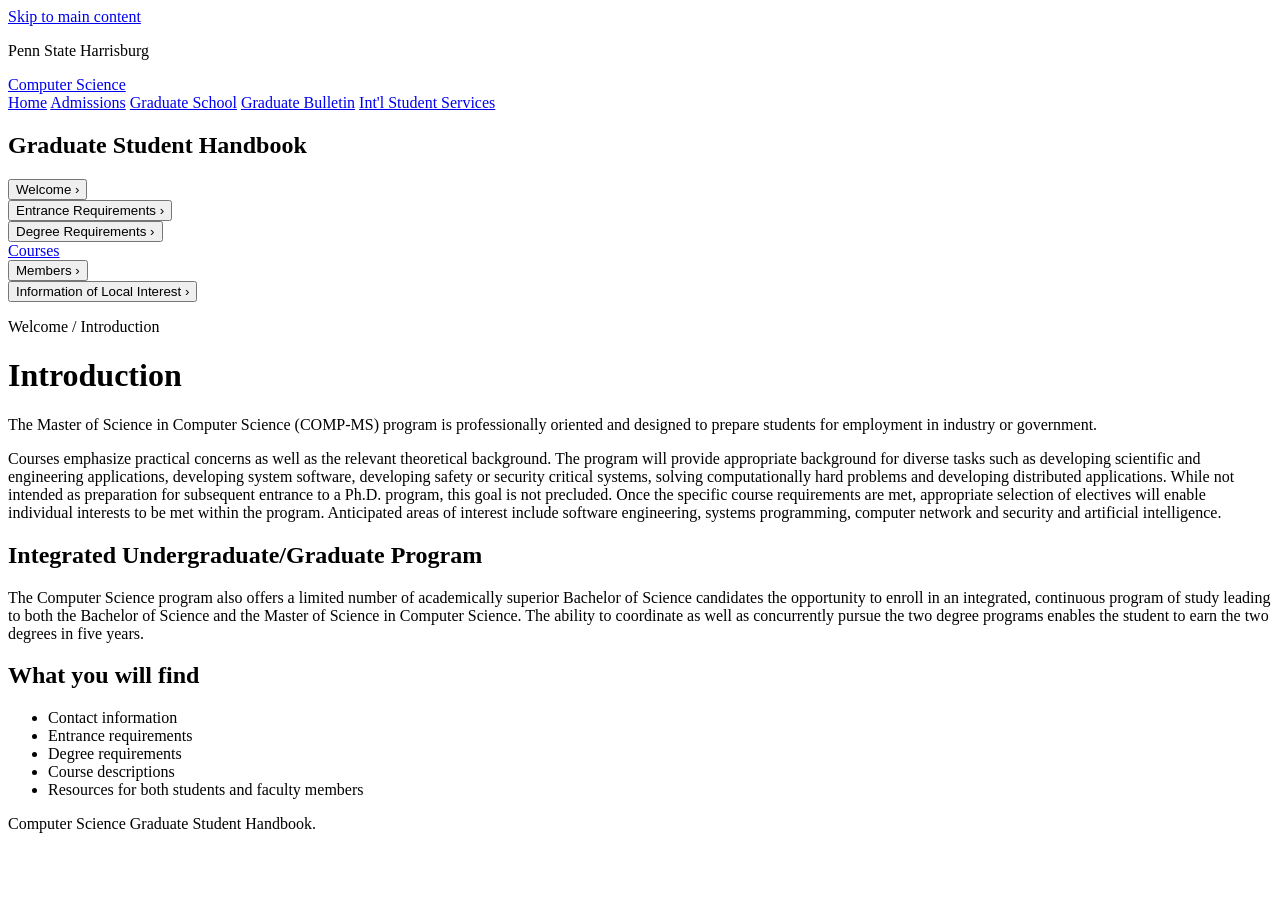
==== index.html @ f22c4641 "Add files via upload" ====
<!DOCTYPE html>
<html lang="en">
<head>
  <meta charset="UTF-8" />
  <meta name="viewport" content="width=device-width, initial-scale=1.0" />
  <title>Computer Science Graduate Student Handbook | Introduction</title>
  <link rel="stylesheet" href="style.css" />
  <script defer src="accordion.js"></script>
</head>
<body data-page="index.html">
  <a class="skip-link" href="#main-content">Skip to main content</a>

  <header class="site-header">
    <div class="header-inner">
      <div class="site-branding">
        <p class="eyebrow">Penn State Harrisburg</p>
        <a class="site-title" href="index.html">Computer Science</a>
      </div>
      <nav class="top-nav" aria-label="Top menu">
        <a href="index.html">Home</a>
        <a href="https://harrisburg.psu.edu/admissions/graduate-admissions">Admissions</a>
        <a href="https://gradschool.psu.edu/">Graduate School</a>
        <a href="https://bulletins.psu.edu/graduate/">Graduate Bulletin</a>
        <a href="https://harrisburg.psu.edu/global/international-students">Int'l Student Services</a>
      </nav>
    </div>
  </header>

  <div class="layout">
    <aside class="sidebar" aria-label="Graduate handbook navigation">
      <div class="sidebar-card">
        <div class="sidebar-header">
          <h2>Graduate Student Handbook</h2>
        </div>
        <nav class="sidebar-nav" aria-label="Sidebar navigation">
          <div class="accordion-section" data-section="welcome">
            <button class="accordion-button" aria-expanded="false" aria-controls="panel-welcome">
              <span class="accordion-label">Welcome</span>
              <span class="chevron">›</span>
            </button>
            <div class="accordion-panel" id="panel-welcome" hidden>
              <a href="index.html">Introduction</a>
              <a href="contact.html">Contact Information</a>
            </div>
          </div>

          <div class="accordion-section" data-section="entrance-requirements">
            <button class="accordion-button" aria-expanded="false" aria-controls="panel-entrance">
              <span class="accordion-label">Entrance Requirements</span>
              <span class="chevron">›</span>
            </button>
            <div class="accordion-panel" id="panel-entrance" hidden>
              <a href="entrance-ms.html">MS Program</a>
              <a href="entrance-iug.html">IUG</a>
            </div>
          </div>

          <div class="accordion-section" data-section="degree-requirements">
            <button class="accordion-button" aria-expanded="false" aria-controls="panel-degree">
              <span class="accordion-label">Degree Requirements</span>
              <span class="chevron">›</span>
            </button>
            <div class="accordion-panel" id="panel-degree" hidden>
              <a href="degree-ms.html">MS Program</a>
              <a href="degree-iug.html">IUG</a>
            </div>
          </div>

          <a class="sidebar-link" href="courses.html">Courses</a>

          <div class="accordion-section" data-section="members">
            <button class="accordion-button" aria-expanded="false" aria-controls="panel-members">
              <span class="accordion-label">Members</span>
              <span class="chevron">›</span>
            </button>
            <div class="accordion-panel" id="panel-members" hidden>
              <a href="students.html">Students</a>
              <a href="faculty.html">Faculty</a>
            </div>
          </div>

          <div class="accordion-section" data-section="local-interest">
            <button class="accordion-button" aria-expanded="false" aria-controls="panel-local-interest">
              <span class="accordion-label">Information of Local Interest</span>
              <span class="chevron">›</span>
            </button>
            <div class="accordion-panel" id="panel-local-interest" hidden>
              <a href="faq.html">FAQ</a>
              <a href="todolist.html">To Do List for New Students</a>
              <a href="sunlab-guide.html">SUN Lab Usage Guide</a>
              <a href="ethical-use.html">Ethical Uses of Computing Resources</a>
              <a href="https://www.registrar.psu.edu/academic-calendars/">Academic Calendar<span class="external-indicator">↗</span></a>
              <a href="https://www.facebook.com/pennstateharrisburg/">Facebook<span class="external-indicator">↗</span></a>
              <a href="https://www.instagram.com/pennstateharrisburg/">Instagram<span class="external-indicator">↗</span></a>
              <a href="https://www.linkedin.com/school/penn-state-harrisburg">LinkedIn<span class="external-indicator">↗</span></a>
              <a href="https://www.youtube.com/PennStateHarrisburg">Youtube<span class="external-indicator">↗</span></a>
            </div>
          </div>
        </nav>
      </div>
    </aside>

    <main id="main-content" class="content">
      <div class="page-card">
        <p class="breadcrumb">Welcome / Introduction</p>
        <h1>Introduction</h1>
        <p class="lead">The Master of Science in Computer Science (COMP-MS) program is professionally oriented and designed to prepare students for employment in industry or government.</p>

        <section>
          <p>Courses emphasize practical concerns as well as the relevant theoretical background. The program will provide appropriate background for diverse tasks such as developing scientific and engineering applications, developing system software, developing safety or security critical systems, solving computationally hard problems and developing distributed applications. While not intended as preparation for subsequent entrance to a Ph.D. program, this goal is not precluded. Once the specific course requirements are met, appropriate selection of electives will enable individual interests to be met within the program. Anticipated areas of interest include software engineering, systems programming, computer network and security and artificial intelligence.</p>
        </section>

        <section>
          <h2>Integrated Undergraduate/Graduate Program</h2>
          <p>The Computer Science program also offers a limited number of academically superior Bachelor of Science candidates the opportunity to enroll in an integrated, continuous program of study leading to both the Bachelor of Science and the Master of Science in Computer Science. The ability to coordinate as well as concurrently pursue the two degree programs enables the student to earn the two degrees in five years.</p>
        </section>

        <section>
          <h2>What you will find</h2>
          <ul>
            <li>Contact information</li>
            <li>Entrance requirements</li>
            <li>Degree requirements</li>
            <li>Course descriptions</li>
            <li>Resources for both students and faculty members</li>
          </ul>
        </section>
      </div>
    </main>
  </div>

  <footer class="site-footer">
    <p>Computer Science Graduate Student Handbook.</p>
  </footer>
</body>
</html>
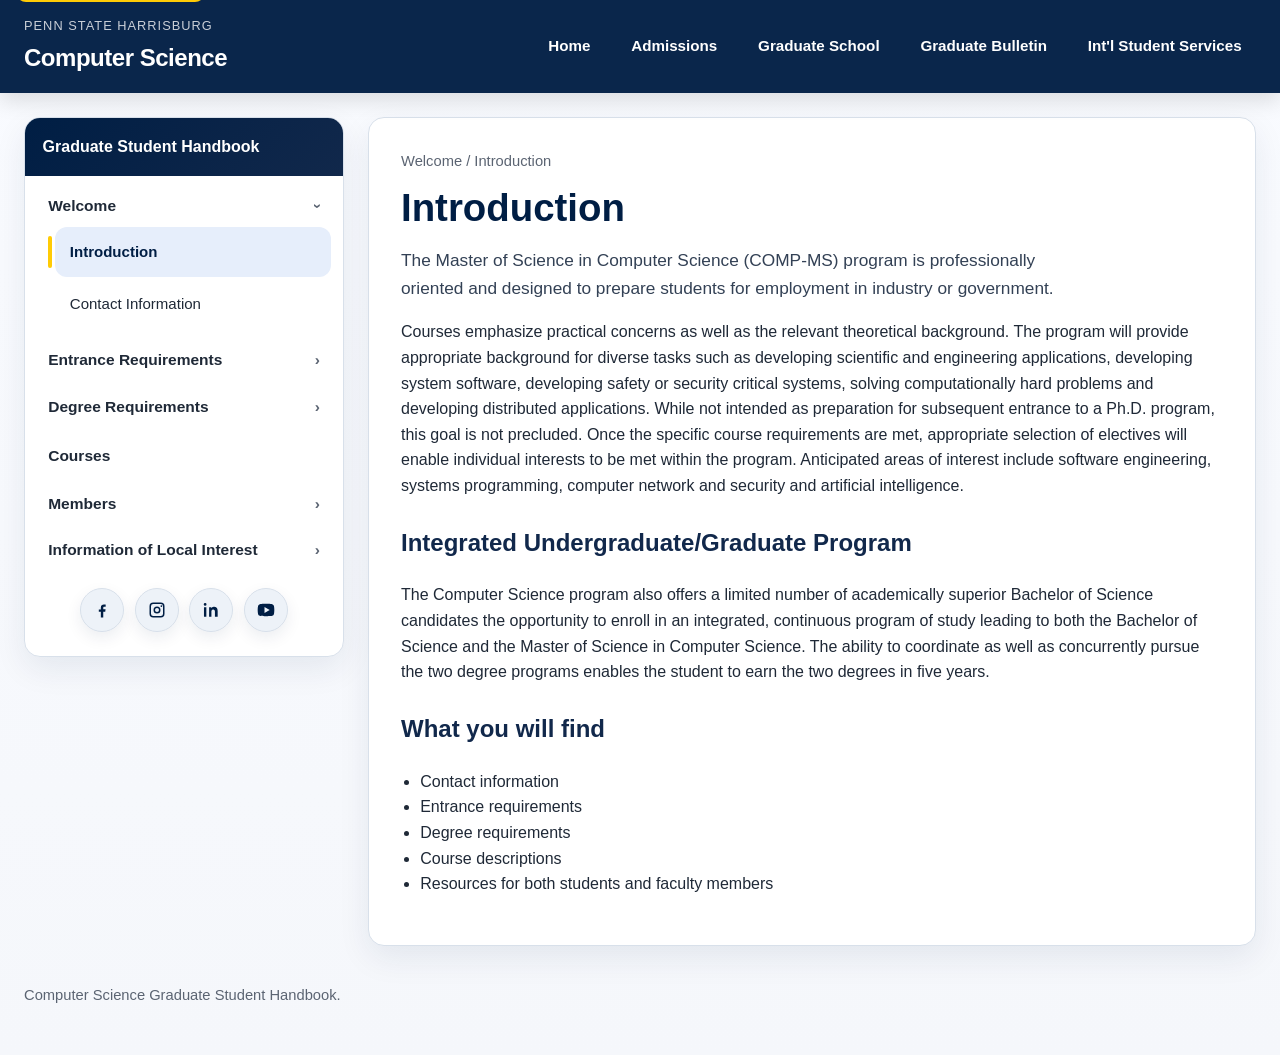
==== commit 61ae050a: "using social media icons" ====
--- a/index.html
+++ b/index.html
@@ -1,136 +1,125 @@
 <!DOCTYPE html>
+
 <html lang="en">
-<head>
-  <meta charset="UTF-8" />
-  <meta name="viewport" content="width=device-width, initial-scale=1.0" />
-  <title>Computer Science Graduate Student Handbook | Introduction</title>
-  <link rel="stylesheet" href="style.css" />
-  <script defer src="accordion.js"></script>
-</head>
-<body data-page="index.html">
-  <a class="skip-link" href="#main-content">Skip to main content</a>
+  <head>
+    <meta charset="utf-8"/>
+    <meta content="width=device-width, initial-scale=1.0" name="viewport"/>
+    <title>Computer Science Graduate Student Handbook | Introduction</title>
+    <link href="style.css" rel="stylesheet"/>
+    <script defer="" src="accordion.js"></script>
+  </head>
+  <body data-page="index.html">
+    <a class="skip-link" href="#main-content">Skip to main content</a>
+    <header class="site-header">
+      <div class="header-inner">
+	<div class="site-branding">
+	  <p class="eyebrow">Penn State Harrisburg</p>
+	  <a class="site-title" href="index.html">Computer Science</a>
+	</div>
+	<nav aria-label="Top menu" class="top-nav">
+	  <a href="index.html">Home</a>
+	  <a href="https://harrisburg.psu.edu/admissions/graduate-admissions">Admissions</a>
+	  <a href="https://gradschool.psu.edu/">Graduate School</a>
+	  <a href="https://bulletins.psu.edu/graduate/">Graduate Bulletin</a>
+	  <a href="https://harrisburg.psu.edu/global/international-students">Int'l Student Services</a>
+	</nav>
+      </div>
+    </header>
+    <div class="layout">
+      <aside aria-label="Graduate handbook navigation" class="sidebar">
+	<div class="sidebar-card">
+	  <div class="sidebar-header">
+	    <h2>Graduate Student Handbook</h2>
+	  </div>
+	  <nav aria-label="Sidebar navigation" class="sidebar-nav">
+	    <div class="accordion-section" data-section="welcome">
+	      <button aria-controls="panel-welcome" aria-expanded="false" class="accordion-button">
+		<span class="accordion-label">Welcome</span>
+		<span class="chevron">›</span>
+	      </button>
+	      <div class="accordion-panel" hidden="" id="panel-welcome">
+		<a href="index.html">Introduction</a>
+		<a href="contact.html">Contact Information</a>
+	      </div>
+	    </div>
+	    <div class="accordion-section" data-section="entrance-requirements">
+	      <button aria-controls="panel-entrance" aria-expanded="false" class="accordion-button">
+		<span class="accordion-label">Entrance Requirements</span>
+		<span class="chevron">›</span>
+	      </button>
+	      <div class="accordion-panel" hidden="" id="panel-entrance">
+		<a href="entrance-ms.html">MS Program</a>
+		<a href="entrance-iug.html">IUG</a>
+	      </div>
+	    </div>
+	    <div class="accordion-section" data-section="degree-requirements">
+	      <button aria-controls="panel-degree" aria-expanded="false" class="accordion-button">
+		<span class="accordion-label">Degree Requirements</span>
+		<span class="chevron">›</span>
+	      </button>
+	      <div class="accordion-panel" hidden="" id="panel-degree">
+		<a href="degree-ms.html">MS Program</a>
+		<a href="degree-iug.html">IUG</a>
+	      </div>
+	    </div>
+	    <a class="sidebar-link" href="courses.html">Courses</a>
+	    <div class="accordion-section" data-section="members">
+	      <button aria-controls="panel-members" aria-expanded="false" class="accordion-button">
+		<span class="accordion-label">Members</span>
+		<span class="chevron">›</span>
+	      </button>
+	      <div class="accordion-panel" hidden="" id="panel-members">
+		<a href="students.html">Students</a>
+		<a href="faculty.html">Faculty</a>
+	      </div>
+	    </div>
+	    <div class="accordion-section" data-section="local-interest">
+	      <button aria-controls="panel-local-interest" aria-expanded="false" class="accordion-button">
+		<span class="accordion-label">Information of Local Interest</span>
+		<span class="chevron">›</span>
+	      </button>
+	      <div class="accordion-panel" hidden="" id="panel-local-interest">
+		<a href="faq.html">FAQ</a>
+		<a href="todolist.html">To Do List for New Students</a>
+		<a href="sunlab-guide.html">SUN Lab Usage Guide</a>
+		<a href="ethical-use.html">Ethical Uses of Computing Resources</a>
+		<a href="https://www.registrar.psu.edu/academic-calendars/">Academic Calendar<span class="external-indicator">↗</span></a>
 
-  <header class="site-header">
-    <div class="header-inner">
-      <div class="site-branding">
-        <p class="eyebrow">Penn State Harrisburg</p>
-        <a class="site-title" href="index.html">Computer Science</a>
-      </div>
-      <nav class="top-nav" aria-label="Top menu">
-        <a href="index.html">Home</a>
-        <a href="https://harrisburg.psu.edu/admissions/graduate-admissions">Admissions</a>
-        <a href="https://gradschool.psu.edu/">Graduate School</a>
-        <a href="https://bulletins.psu.edu/graduate/">Graduate Bulletin</a>
-        <a href="https://harrisburg.psu.edu/global/international-students">Int'l Student Services</a>
-      </nav>
+
+
+
+	      </div>
+	    </div><div aria-label="Social media links" class="sidebar-social-row"><a aria-label="Facebook" class="social-icon-link" href="https://www.facebook.com/pennstateharrisburg/" title="Facebook"><svg aria-hidden="true" viewbox="0 0 24 24"><path d="M13.5 21v-7h2.4l.36-2.8H13.5V9.41c0-.81.23-1.36 1.39-1.36H16.4V5.54c-.26-.03-1.14-.1-2.17-.1-2.15 0-3.63 1.31-3.63 3.73v2.08H8.16V14h2.44v7h2.9Z"></path></svg><span class="sr-only">Facebook</span></a><a aria-label="Instagram" class="social-icon-link" href="https://www.instagram.com/pennstateharrisburg/" title="Instagram"><svg aria-hidden="true" viewbox="0 0 24 24"><path d="M7.5 3h9A4.5 4.5 0 0 1 21 7.5v9a4.5 4.5 0 0 1-4.5 4.5h-9A4.5 4.5 0 0 1 3 16.5v-9A4.5 4.5 0 0 1 7.5 3Zm0 1.8A2.7 2.7 0 0 0 4.8 7.5v9a2.7 2.7 0 0 0 2.7 2.7h9a2.7 2.7 0 0 0 2.7-2.7v-9a2.7 2.7 0 0 0-2.7-2.7h-9Zm9.75 1.35a1.05 1.05 0 1 1 0 2.1 1.05 1.05 0 0 1 0-2.1ZM12 7.8A4.2 4.2 0 1 1 7.8 12 4.2 4.2 0 0 1 12 7.8Zm0 1.8A2.4 2.4 0 1 0 14.4 12 2.4 2.4 0 0 0 12 9.6Z"></path></svg><span class="sr-only">Instagram</span></a><a aria-label="LinkedIn" class="social-icon-link" href="https://www.linkedin.com/school/penn-state-harrisburg" title="LinkedIn"><svg aria-hidden="true" viewbox="0 0 24 24"><path d="M6.43 8.78H3.56V20h2.87V8.78Zm.19-3.47A1.66 1.66 0 0 0 4.94 3.6a1.67 1.67 0 1 0 0 3.34 1.66 1.66 0 0 0 1.68-1.63ZM20 13.08c0-3.38-1.8-4.95-4.21-4.95A3.65 3.65 0 0 0 12.5 9.9V8.78H9.75c.04.74 0 11.22 0 11.22h2.75v-6.26c0-.34.03-.68.13-.92a2.18 2.18 0 0 1 2.05-1.46c1.45 0 2.03 1.1 2.03 2.72V20H20v-6.92Z"></path></svg><span class="sr-only">LinkedIn</span></a><a aria-label="YouTube" class="social-icon-link" href="https://www.youtube.com/PennStateHarrisburg" title="YouTube"><svg aria-hidden="true" viewbox="0 0 24 24"><path d="M21.58 7.19a2.98 2.98 0 0 0-2.1-2.11C17.63 4.6 12 4.6 12 4.6s-5.63 0-7.48.48A2.98 2.98 0 0 0 2.42 7.2 31.3 31.3 0 0 0 2 12a31.3 31.3 0 0 0 .42 4.81 2.98 2.98 0 0 0 2.1 2.11c1.85.48 7.48.48 7.48.48s5.63 0 7.48-.48a2.98 2.98 0 0 0 2.1-2.11A31.3 31.3 0 0 0 22 12a31.3 31.3 0 0 0-.42-4.81ZM10.2 15.61V8.39L16.45 12 10.2 15.61Z"></path></svg><span class="sr-only">YouTube</span></a></div>
+	  </nav>
+	</div>
+      </aside>
+      <main class="content" id="main-content">
+	<div class="page-card">
+	  <p class="breadcrumb">Welcome / Introduction</p>
+	  <h1>Introduction</h1>
+	  <p class="lead">The Master of Science in Computer Science (COMP-MS) program is professionally oriented and designed to prepare students for employment in industry or government.</p>
+	  <section>
+	    <p>Courses emphasize practical concerns as well as the relevant theoretical background. The program will provide appropriate background for diverse tasks such as developing scientific and engineering applications, developing system software, developing safety or security critical systems, solving computationally hard problems and developing distributed applications. While not intended as preparation for subsequent entrance to a Ph.D. program, this goal is not precluded. Once the specific course requirements are met, appropriate selection of electives will enable individual interests to be met within the program. Anticipated areas of interest include software engineering, systems programming, computer network and security and artificial intelligence.</p>
+	  </section>
+	  <section>
+	    <h2>Integrated Undergraduate/Graduate Program</h2>
+	    <p>The Computer Science program also offers a limited number of academically superior Bachelor of Science candidates the opportunity to enroll in an integrated, continuous program of study leading to both the Bachelor of Science and the Master of Science in Computer Science. The ability to coordinate as well as concurrently pursue the two degree programs enables the student to earn the two degrees in five years.</p>
+	  </section>
+	  <section>
+	    <h2>What you will find</h2>
+	    <ul>
+	      <li>Contact information</li>
+	      <li>Entrance requirements</li>
+	      <li>Degree requirements</li>
+	      <li>Course descriptions</li>
+	      <li>Resources for both students and faculty members</li>
+	    </ul>
+	  </section>
+	</div>
+      </main>
     </div>
-  </header>
-
-  <div class="layout">
-    <aside class="sidebar" aria-label="Graduate handbook navigation">
-      <div class="sidebar-card">
-        <div class="sidebar-header">
-          <h2>Graduate Student Handbook</h2>
-        </div>
-        <nav class="sidebar-nav" aria-label="Sidebar navigation">
-          <div class="accordion-section" data-section="welcome">
-            <button class="accordion-button" aria-expanded="false" aria-controls="panel-welcome">
-              <span class="accordion-label">Welcome</span>
-              <span class="chevron">›</span>
-            </button>
-            <div class="accordion-panel" id="panel-welcome" hidden>
-              <a href="index.html">Introduction</a>
-              <a href="contact.html">Contact Information</a>
-            </div>
-          </div>
-
-          <div class="accordion-section" data-section="entrance-requirements">
-            <button class="accordion-button" aria-expanded="false" aria-controls="panel-entrance">
-              <span class="accordion-label">Entrance Requirements</span>
-              <span class="chevron">›</span>
-            </button>
-            <div class="accordion-panel" id="panel-entrance" hidden>
-              <a href="entrance-ms.html">MS Program</a>
-              <a href="entrance-iug.html">IUG</a>
-            </div>
-          </div>
-
-          <div class="accordion-section" data-section="degree-requirements">
-            <button class="accordion-button" aria-expanded="false" aria-controls="panel-degree">
-              <span class="accordion-label">Degree Requirements</span>
-              <span class="chevron">›</span>
-            </button>
-            <div class="accordion-panel" id="panel-degree" hidden>
-              <a href="degree-ms.html">MS Program</a>
-              <a href="degree-iug.html">IUG</a>
-            </div>
-          </div>
-
-          <a class="sidebar-link" href="courses.html">Courses</a>
-
-          <div class="accordion-section" data-section="members">
-            <button class="accordion-button" aria-expanded="false" aria-controls="panel-members">
-              <span class="accordion-label">Members</span>
-              <span class="chevron">›</span>
-            </button>
-            <div class="accordion-panel" id="panel-members" hidden>
-              <a href="students.html">Students</a>
-              <a href="faculty.html">Faculty</a>
-            </div>
-          </div>
-
-          <div class="accordion-section" data-section="local-interest">
-            <button class="accordion-button" aria-expanded="false" aria-controls="panel-local-interest">
-              <span class="accordion-label">Information of Local Interest</span>
-              <span class="chevron">›</span>
-            </button>
-            <div class="accordion-panel" id="panel-local-interest" hidden>
-              <a href="faq.html">FAQ</a>
-              <a href="todolist.html">To Do List for New Students</a>
-              <a href="sunlab-guide.html">SUN Lab Usage Guide</a>
-              <a href="ethical-use.html">Ethical Uses of Computing Resources</a>
-              <a href="https://www.registrar.psu.edu/academic-calendars/">Academic Calendar<span class="external-indicator">↗</span></a>
-              <a href="https://www.facebook.com/pennstateharrisburg/">Facebook<span class="external-indicator">↗</span></a>
-              <a href="https://www.instagram.com/pennstateharrisburg/">Instagram<span class="external-indicator">↗</span></a>
-              <a href="https://www.linkedin.com/school/penn-state-harrisburg">LinkedIn<span class="external-indicator">↗</span></a>
-              <a href="https://www.youtube.com/PennStateHarrisburg">Youtube<span class="external-indicator">↗</span></a>
-            </div>
-          </div>
-        </nav>
-      </div>
-    </aside>
-
-    <main id="main-content" class="content">
-      <div class="page-card">
-        <p class="breadcrumb">Welcome / Introduction</p>
-        <h1>Introduction</h1>
-        <p class="lead">The Master of Science in Computer Science (COMP-MS) program is professionally oriented and designed to prepare students for employment in industry or government.</p>
-
-        <section>
-          <p>Courses emphasize practical concerns as well as the relevant theoretical background. The program will provide appropriate background for diverse tasks such as developing scientific and engineering applications, developing system software, developing safety or security critical systems, solving computationally hard problems and developing distributed applications. While not intended as preparation for subsequent entrance to a Ph.D. program, this goal is not precluded. Once the specific course requirements are met, appropriate selection of electives will enable individual interests to be met within the program. Anticipated areas of interest include software engineering, systems programming, computer network and security and artificial intelligence.</p>
-        </section>
-
-        <section>
-          <h2>Integrated Undergraduate/Graduate Program</h2>
-          <p>The Computer Science program also offers a limited number of academically superior Bachelor of Science candidates the opportunity to enroll in an integrated, continuous program of study leading to both the Bachelor of Science and the Master of Science in Computer Science. The ability to coordinate as well as concurrently pursue the two degree programs enables the student to earn the two degrees in five years.</p>
-        </section>
-
-        <section>
-          <h2>What you will find</h2>
-          <ul>
-            <li>Contact information</li>
-            <li>Entrance requirements</li>
-            <li>Degree requirements</li>
-            <li>Course descriptions</li>
-            <li>Resources for both students and faculty members</li>
-          </ul>
-        </section>
-      </div>
-    </main>
-  </div>
-
-  <footer class="site-footer">
-    <p>Computer Science Graduate Student Handbook.</p>
-  </footer>
-</body>
+    <footer class="site-footer">
+      <p>Computer Science Graduate Student Handbook.</p>
+    </footer>
+  </body>
 </html>
--- a/style.css
+++ b/style.css
@@ -0,0 +1,599 @@
+:root {
+  --psu-blue: #001e44;
+  --psu-blue-2: #1f4a8a;
+  --psu-navy: #11284b;
+  --psu-gold: #ffcb05;
+  --bg: #f5f7fb;
+  --surface: #ffffff;
+  --surface-2: #edf2f8;
+  --border: #d8e0ea;
+  --text: #1f2937;
+  --muted: #5b6472;
+  --shadow: 0 12px 32px rgba(17, 40, 75, 0.08);
+  --radius: 16px;
+  --sidebar-width: 320px;
+  --content-max: 960px;
+}
+
+* {
+  box-sizing: border-box;
+}
+
+html {
+  scroll-behavior: smooth;
+}
+
+body {
+  margin: 0;
+  font-family: Inter, Arial, Helvetica, sans-serif;
+  color: var(--text);
+  background: linear-gradient(180deg, #f9fbff 0%, var(--bg) 100%);
+  line-height: 1.6;
+}
+
+img {
+  max-width: 100%;
+}
+
+a {
+  color: var(--psu-blue-2);
+  text-decoration: none;
+}
+
+a:hover {
+  text-decoration: underline;
+}
+
+button,
+a {
+  transition: background 0.2s ease, color 0.2s ease, transform 0.2s ease;
+}
+
+:focus-visible {
+  outline: 3px solid var(--psu-gold);
+  outline-offset: 3px;
+}
+
+.skip-link {
+  position: absolute;
+  left: 1rem;
+  top: -3rem;
+  background: var(--psu-gold);
+  color: #111827;
+  padding: 0.75rem 1rem;
+  border-radius: 10px;
+  font-weight: 700;
+  z-index: 1000;
+}
+
+.skip-link:focus {
+  top: 1rem;
+}
+
+.site-header {
+  position: sticky;
+  top: 0;
+  z-index: 100;
+  background: rgba(0, 30, 68, 0.96);
+  color: #fff;
+  backdrop-filter: blur(10px);
+  box-shadow: 0 8px 20px rgba(0, 0, 0, 0.12);
+}
+
+.header-inner {
+  max-width: 1440px;
+  margin: 0 auto;
+  padding: 1rem 1.5rem;
+  display: flex;
+  align-items: center;
+  justify-content: space-between;
+  gap: 1.5rem;
+}
+
+.site-branding {
+  min-width: 240px;
+}
+
+.eyebrow {
+  margin: 0 0 0.15rem;
+  font-size: 0.8rem;
+  letter-spacing: 0.08em;
+  text-transform: uppercase;
+  color: rgba(255, 255, 255, 0.78);
+}
+
+.site-title {
+  display: inline-block;
+  color: #fff;
+  font-size: 1.5rem;
+  font-weight: 800;
+  letter-spacing: -0.02em;
+}
+
+.site-title:hover {
+  text-decoration: none;
+}
+
+.top-nav {
+  display: flex;
+  align-items: center;
+  justify-content: flex-end;
+  flex-wrap: wrap;
+  gap: 0.75rem;
+}
+
+.top-nav a {
+  color: #fff;
+  padding: 0.6rem 0.9rem;
+  border-radius: 999px;
+  font-weight: 600;
+  font-size: 0.95rem;
+}
+
+.top-nav a:hover,
+.top-nav a:focus-visible {
+  text-decoration: none;
+  background: rgba(255, 255, 255, 0.12);
+}
+
+.layout {
+  max-width: 1440px;
+  margin: 0 auto;
+  padding: 1.5rem;
+  display: grid;
+  grid-template-columns: minmax(260px, var(--sidebar-width)) minmax(0, 1fr);
+  gap: 1.5rem;
+  align-items: start;
+}
+
+.sidebar {
+  position: sticky;
+  top: 98px;
+}
+
+.sidebar-card,
+.page-card {
+  background: var(--surface);
+  border: 1px solid var(--border);
+  border-radius: var(--radius);
+  box-shadow: var(--shadow);
+}
+
+.sidebar-card {
+  overflow: hidden;
+}
+
+.sidebar-header {
+  padding: 1rem 1.1rem;
+  background: linear-gradient(135deg, var(--psu-blue) 0%, var(--psu-navy) 100%);
+  color: #fff;
+}
+
+.sidebar-header h2 {
+  margin: 0;
+  font-size: 1rem;
+}
+
+.sidebar-header p {
+  margin: 0.35rem 0 0;
+  color: rgba(255, 255, 255, 0.8);
+  font-size: 0.9rem;
+}
+
+.sidebar-nav {
+  padding: 0.5rem;
+}
+
+.sidebar-link,
+.accordion-button,
+.accordion-panel a {
+  width: 100%;
+  display: flex;
+  align-items: center;
+  justify-content: space-between;
+  gap: 0.75rem;
+  padding: 0.8rem 0.95rem;
+  border-radius: 12px;
+  color: var(--text);
+  font-weight: 600;
+  font-size: 0.97rem;
+}
+
+.sidebar-link:hover,
+.accordion-button:hover,
+.accordion-panel a:hover,
+.sidebar-link:focus-visible,
+.accordion-button:focus-visible,
+.accordion-panel a:focus-visible {
+  background: var(--surface-2);
+  text-decoration: none;
+}
+
+.accordion-section {
+  margin-bottom: 0.2rem;
+}
+
+.accordion-button {
+  background: transparent;
+  border: 0;
+  cursor: pointer;
+  text-align: left;
+}
+
+.accordion-label {
+  display: flex;
+  align-items: center;
+  gap: 0;
+}
+
+.accordion-icon {
+  display: none;
+}
+
+.chevron {
+  color: var(--muted);
+  transition: transform 0.2s ease;
+}
+
+.accordion-section.open .chevron {
+  transform: rotate(90deg);
+}
+
+.accordion-panel {
+  display: grid;
+  gap: 0.15rem;
+  padding: 0 0.25rem 0.35rem 1.35rem;
+}
+
+.accordion-panel[hidden] {
+  display: none;
+}
+
+.accordion-panel a {
+  font-weight: 500;
+  font-size: 0.94rem;
+}
+
+.sidebar a.active {
+  background: #e6eefb;
+  color: var(--psu-blue);
+  font-weight: 700;
+  position: relative;
+}
+
+.sidebar a.active::before {
+  content: "";
+  position: absolute;
+  left: -0.4rem;
+  top: 0.55rem;
+  bottom: 0.55rem;
+  width: 4px;
+  border-radius: 999px;
+  background: var(--psu-gold);
+}
+
+.content {
+  min-width: 0;
+}
+
+.page-card {
+  padding: 2rem;
+}
+
+.breadcrumb {
+  margin: 0 0 0.85rem;
+  color: var(--muted);
+  font-size: 0.92rem;
+}
+
+h1 {
+  margin: 0 0 0.85rem;
+  font-size: clamp(2rem, 3vw, 2.75rem);
+  line-height: 1.1;
+  color: var(--psu-blue);
+}
+
+.lead {
+  font-size: 1.08rem;
+  color: #334155;
+  max-width: 70ch;
+}
+
+.content-grid {
+  display: grid;
+  grid-template-columns: repeat(auto-fit, minmax(220px, 1fr));
+  gap: 1rem;
+  margin: 1.5rem 0;
+}
+
+.info-card {
+  border: 1px solid var(--border);
+  border-radius: 14px;
+  padding: 1rem;
+  background: linear-gradient(180deg, #ffffff 0%, #f8fbff 100%);
+}
+
+.info-card h2,
+.info-card h3,
+section h2 {
+  margin-top: 0;
+  color: var(--psu-navy);
+}
+
+section + section {
+  margin-top: 1.6rem;
+}
+
+ul,
+ol {
+  padding-left: 1.2rem;
+}
+
+.callout {
+  margin: 1.4rem 0;
+  padding: 1rem 1.1rem;
+  border-left: 4px solid var(--psu-gold);
+  background: #fff9e6;
+  border-radius: 12px;
+}
+
+.table-like {
+  display: grid;
+  gap: 0.85rem;
+  margin-top: 1rem;
+}
+
+.table-row {
+  display: grid;
+  grid-template-columns: 180px 1fr;
+  gap: 1rem;
+  padding: 0.85rem 1rem;
+  border: 1px solid var(--border);
+  border-radius: 12px;
+  background: #fbfdff;
+}
+
+.table-row strong {
+  color: var(--psu-blue);
+}
+
+.table-like[role="table"] .table-row {
+  grid-template-columns: 56px minmax(0, 2.2fr) minmax(120px, 1fr) minmax(140px, 1fr);
+  align-items: center;
+}
+
+.table-like[role="faculty-table"] .table-row {
+  grid-template-columns: minmax(0, 1fr) minmax(120px, 1fr);
+  align-items: center;
+}
+
+.table-like[role="table"] .table-row strong,
+.table-like[role="table"] .table-row span,
+.table-like[role="faculty-table"] .table-row strong,
+.table-like[role="faculty-table"] .table-row span{
+  min-width: 0;
+  white-space: nowrap;
+}
+
+.content-accordion-list {
+  display: grid;
+  gap: 1rem;
+  margin-top: 1.5rem;
+}
+
+.content-accordion {
+  border: 1px solid var(--border);
+  border-radius: 16px;
+  background: linear-gradient(180deg, #ffffff 0%, #f8fbff 100%);
+  box-shadow: 0 8px 24px rgba(17, 40, 75, 0.06);
+  overflow: hidden;
+  scroll-margin-top: 120px;
+}
+
+.content-accordion-button {
+  width: 100%;
+  display: flex;
+  align-items: center;
+  justify-content: space-between;
+  gap: 1rem;
+  padding: 1rem 1.15rem;
+  border: 0;
+  background: transparent;
+  color: var(--psu-navy);
+  cursor: pointer;
+  text-align: left;
+  font: inherit;
+  font-weight: 700;
+}
+
+.content-accordion-button:hover,
+.content-accordion-button:focus-visible {
+  background: #eef4fc;
+}
+
+.content-accordion-title {
+  font-size: 1rem;
+  line-height: 1.35;
+}
+
+.content-accordion-indicator {
+  flex-shrink: 0;
+  width: 2rem;
+  height: 2rem;
+  display: inline-flex;
+  align-items: center;
+  justify-content: center;
+  border-radius: 999px;
+  background: #e6eefb;
+  color: var(--psu-blue);
+  font-size: 1.3rem;
+  font-weight: 700;
+  line-height: 1;
+  transition: transform 0.2s ease, background 0.2s ease, color 0.2s ease;
+}
+
+.content-accordion.open .content-accordion-indicator {
+  transform: rotate(45deg);
+  background: var(--psu-blue);
+  color: #fff;
+}
+
+.content-accordion-panel {
+  padding: 0 1.15rem 1.15rem;
+  color: #334155;
+}
+
+.content-accordion-panel[hidden] {
+  display: none;
+}
+
+.content-accordion-panel p {
+  margin: 0.75rem 0 0;
+}
+
+.content-accordion-panel p:first-child {
+  margin-top: 0;
+}
+
+.site-footer {
+  max-width: 1440px;
+  margin: 0 auto;
+  padding: 0 1.5rem 2rem;
+  color: var(--muted);
+  font-size: 0.92rem;
+}
+
+.external-indicator {
+  color: var(--muted);
+  font-size: 0.88rem;
+  margin-left: 0;
+}
+
+@media (max-width: 1024px) {
+  .layout {
+    grid-template-columns: 1fr;
+  }
+
+  .sidebar {
+    position: static;
+  }
+}
+
+@media (max-width: 760px) {
+  .header-inner {
+    align-items: flex-start;
+    flex-direction: column;
+  }
+
+  .top-nav {
+    justify-content: flex-start;
+  }
+
+  .page-card {
+    padding: 1.4rem;
+  }
+
+  .table-row {
+    grid-template-columns: 1fr;
+    gap: 0.35rem;
+  }
+
+  .table-like[role="table"] .table-row {
+    grid-template-columns: 1fr;
+  }
+
+  .table-like[role="table"] .table-row strong,
+  .table-like[role="table"] .table-row span {
+    white-space: normal;
+  }
+
+  .content-accordion-button {
+    padding: 0.95rem 1rem;
+  }
+
+  .content-accordion-panel {
+    padding: 0 1rem 1rem;
+  }
+}
+
+
+
+
+
+
+/* Multi-line code block container */
+.code-block-container {
+  background-color: #1e1e1e;
+  border: 1px solid #333333;
+  border-radius: 6px;
+  padding: 7px 7px 7px 16px;
+  overflow-x: auto;
+  margin: 12px 0;
+}
+
+/* Text styling inside the code block */
+.code-block-text {
+  font-family: 'Fira Code', 'Courier New', monospace;
+  font-size: 14px;
+  color: #9cdcfe;
+  line-height: 1.5;
+}
+
+/* Compact style for inline text snippets */
+.code-inline {
+  background-color: #f1f3f5;
+  color: #d63384;
+  padding: 2px 6px;
+  border-radius: 4px;
+  font-family: monospace;
+  font-size: 0.9em;
+}
+
+
+.sidebar-social-row {
+  display: flex;
+  justify-content: center;
+  align-items: center;
+  gap: 0.65rem;
+  flex-wrap: wrap;
+  padding: 0.8rem 0.9rem 1rem;
+}
+
+.social-icon-link {
+  width: 44px;
+  height: 44px;
+  display: inline-flex;
+  align-items: center;
+  justify-content: center;
+  border-radius: 999px;
+  border: 1px solid var(--border);
+  background: var(--surface-2);
+  color: var(--psu-blue);
+  box-shadow: 0 6px 16px rgba(17, 40, 75, 0.08);
+}
+
+.social-icon-link:hover,
+.social-icon-link:focus-visible {
+  background: var(--psu-blue);
+  color: #fff;
+  text-decoration: none;
+  transform: translateY(-1px);
+}
+
+.social-icon-link svg {
+  width: 20px;
+  height: 20px;
+  fill: currentColor;
+}
+
+.sr-only {
+  position: absolute;
+  width: 1px;
+  height: 1px;
+  padding: 0;
+  margin: -1px;
+  overflow: hidden;
+  clip: rect(0, 0, 0, 0);
+  white-space: nowrap;
+  border: 0;
+}
